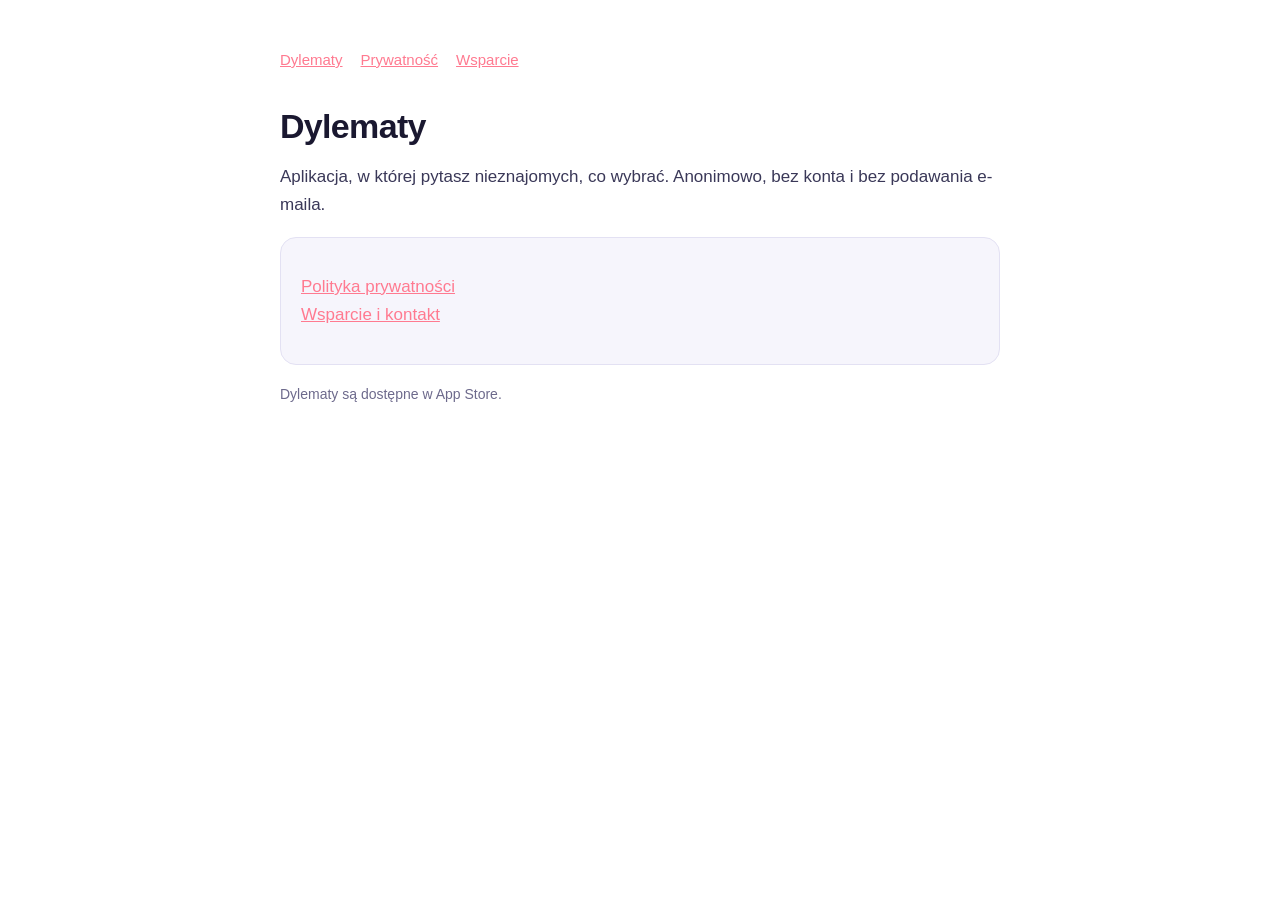
==== index.html @ 71cdb7aa "Add files via upload" ====
<!doctype html><html lang="pl"><head><meta charset="utf-8"><meta name="viewport" content="width=device-width,initial-scale=1"><title>Dylematy</title><style>
:root{color-scheme:dark light}
body{margin:0;font:17px/1.65 -apple-system,BlinkMacSystemFont,"Segoe UI",Inter,Roboto,sans-serif;background:#0b0a1a;color:#ecebf7}
main{max-width:720px;margin:0 auto;padding:48px 22px 80px}
h1{font-size:34px;line-height:1.15;letter-spacing:-.02em;margin:0 0 6px}
h2{font-size:21px;margin:36px 0 8px}
p,li{color:#c9c7e3}
a{color:#ff7a90}
.dim{color:#8f8cb0;font-size:14px}
nav{display:flex;gap:18px;margin-bottom:34px;font-size:15px}
ul{padding-left:22px}
li{margin:6px 0}
.card{background:#16142c;border:1px solid #2a2750;border-radius:16px;padding:18px 20px;margin:18px 0}
@media (prefers-color-scheme:light){body{background:#fff;color:#1a1830}p,li{color:#3a3858}.card{background:#f6f5fc;border-color:#e3e1f3}.dim{color:#6d6a8c}}
</style></head><body><main><nav><a href="index.html">Dylematy</a><a href="prywatnosc.html">Prywatność</a><a href="wsparcie.html">Wsparcie</a></nav><h1>Dylematy</h1>
<p>Aplikacja, w której pytasz nieznajomych, co wybrać. Anonimowo, bez konta i bez podawania e-maila.</p>
<div class="card"><p><a href="prywatnosc.html">Polityka prywatności</a><br><a href="wsparcie.html">Wsparcie i kontakt</a></p></div>
<p class="dim">Dylematy są dostępne w App Store.</p></main></body></html>
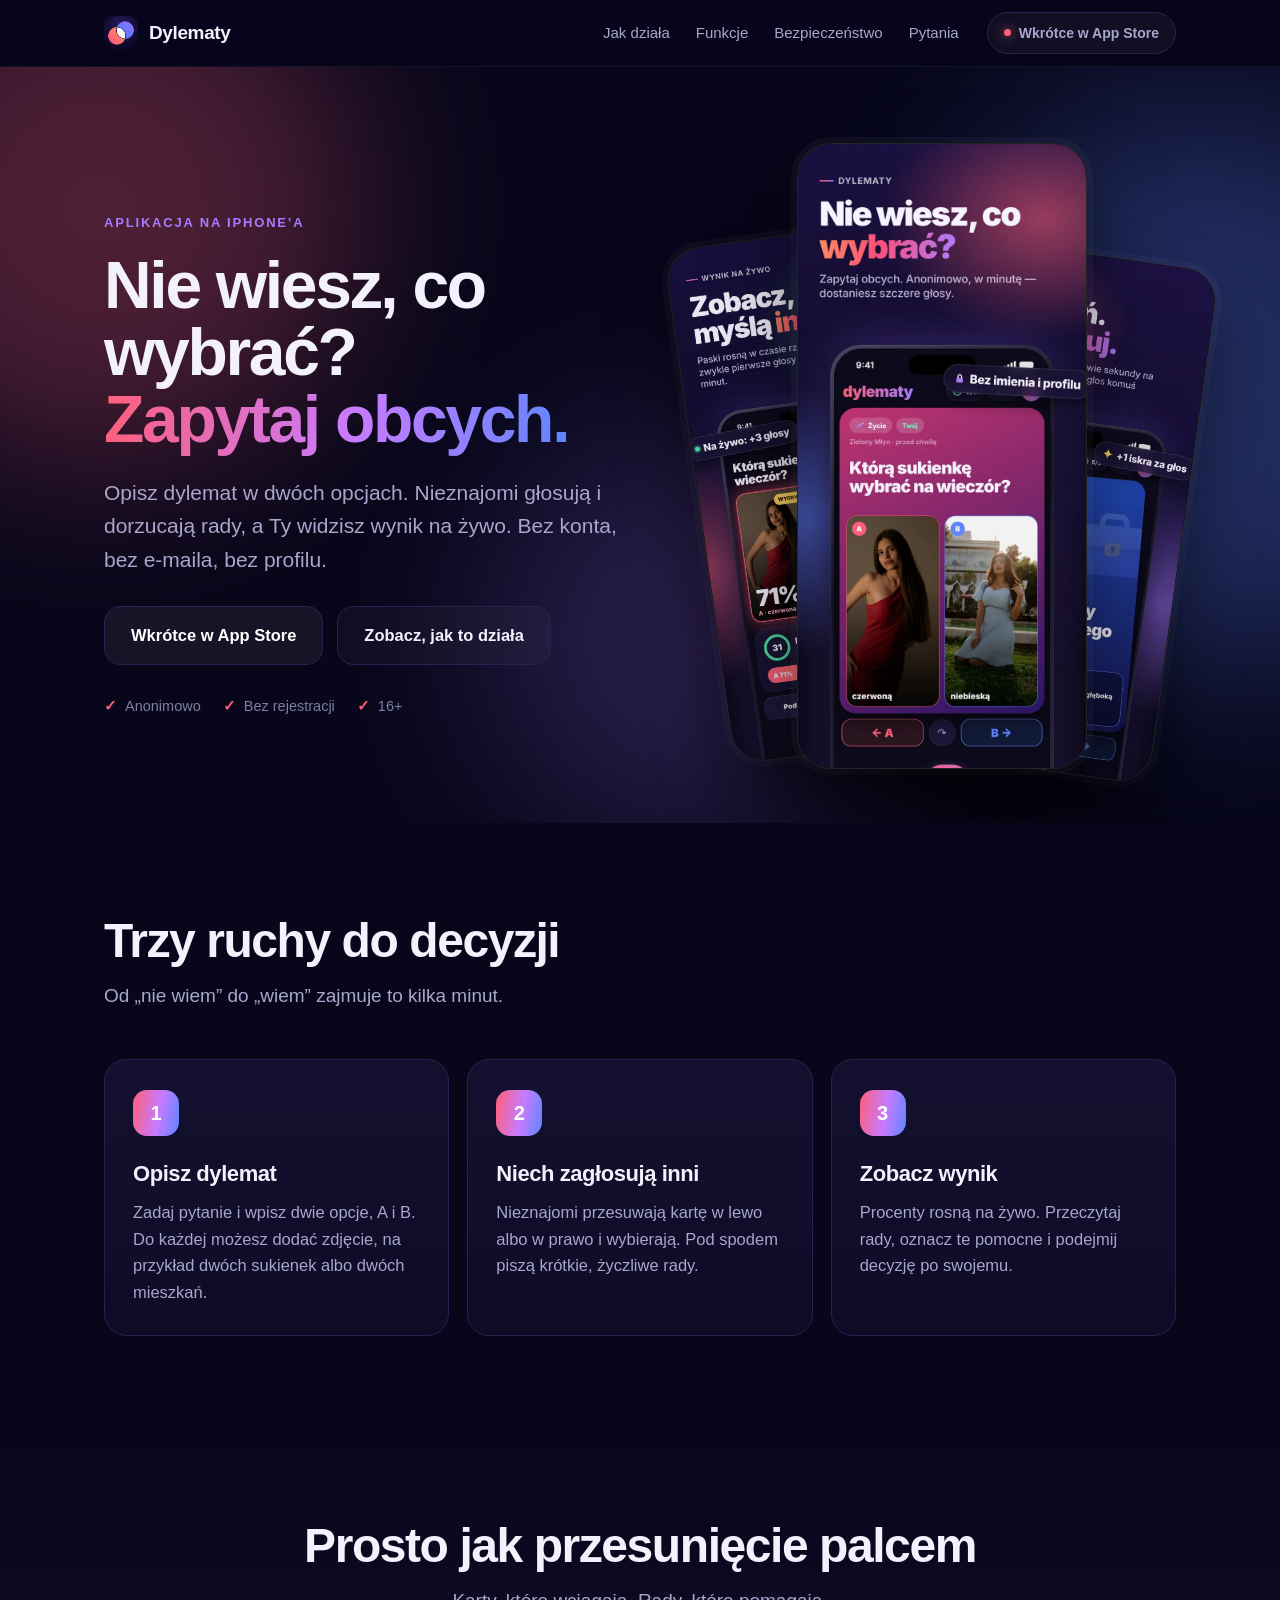
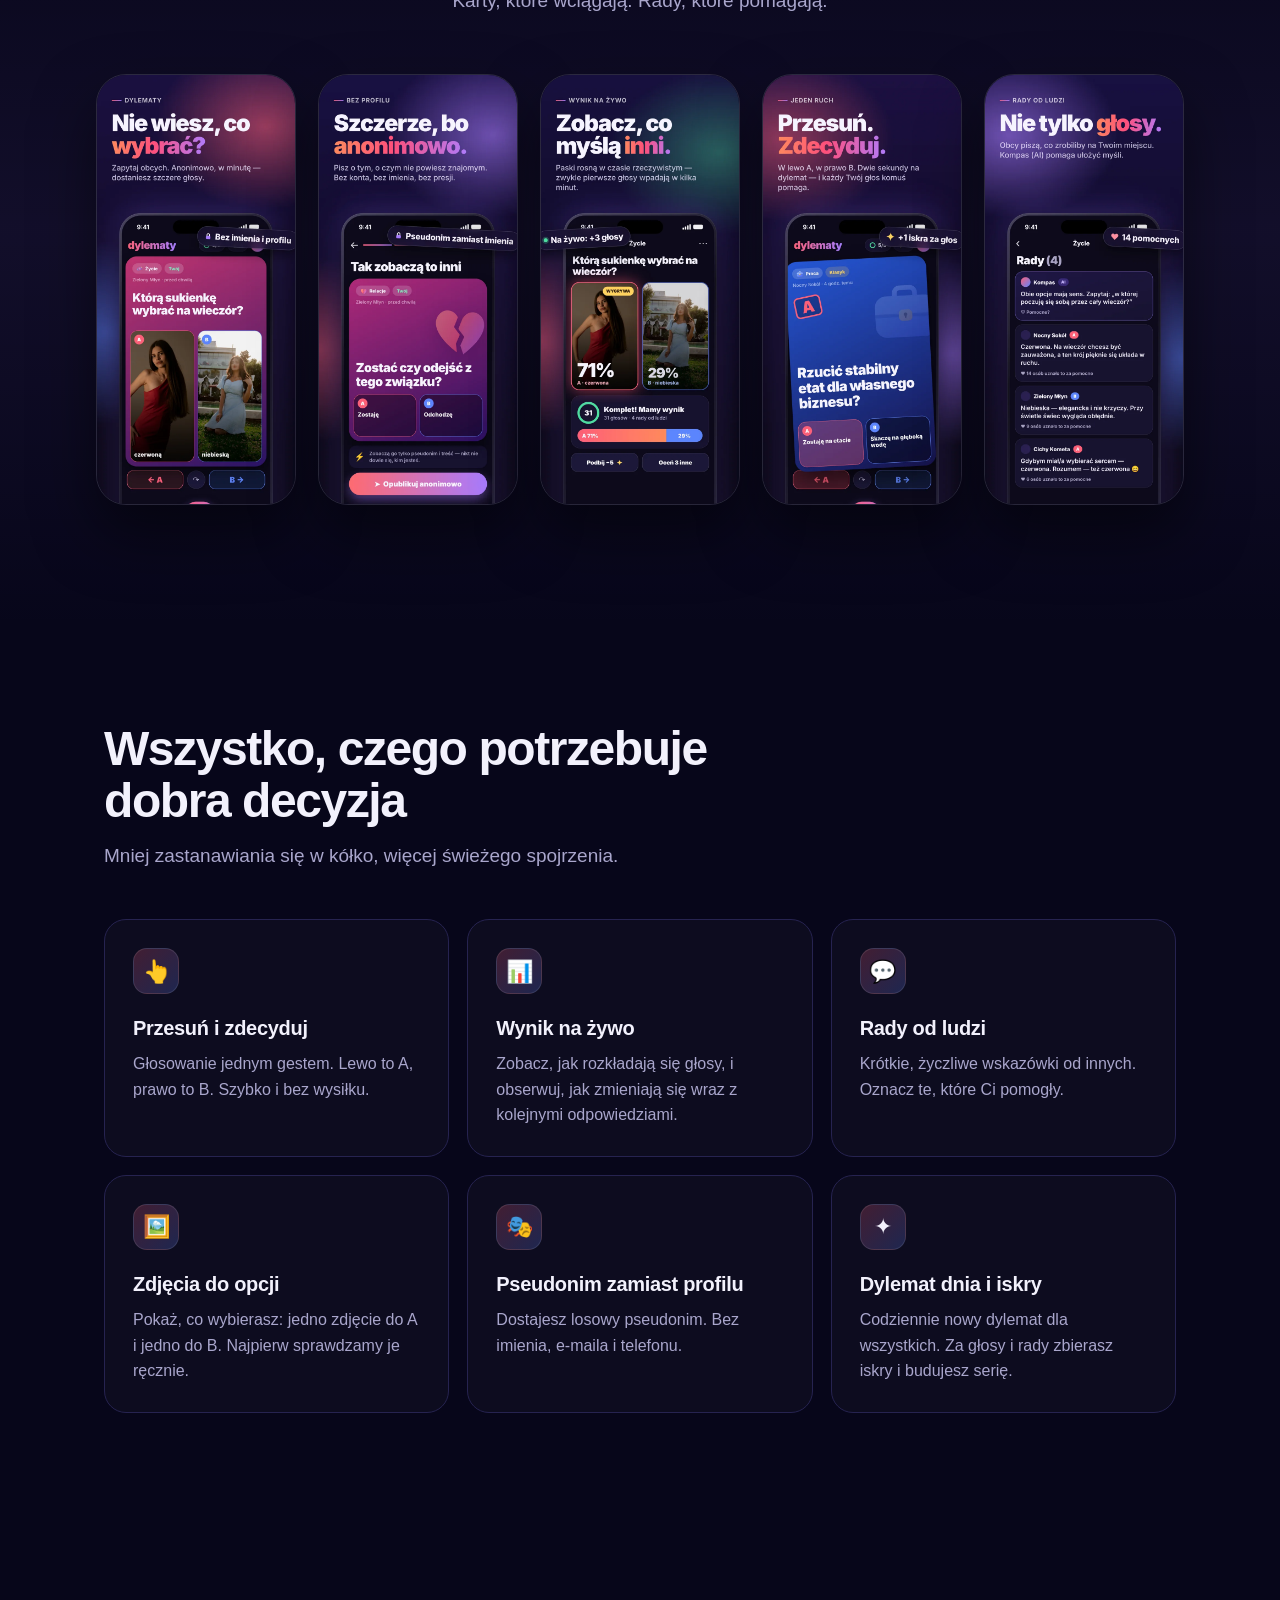
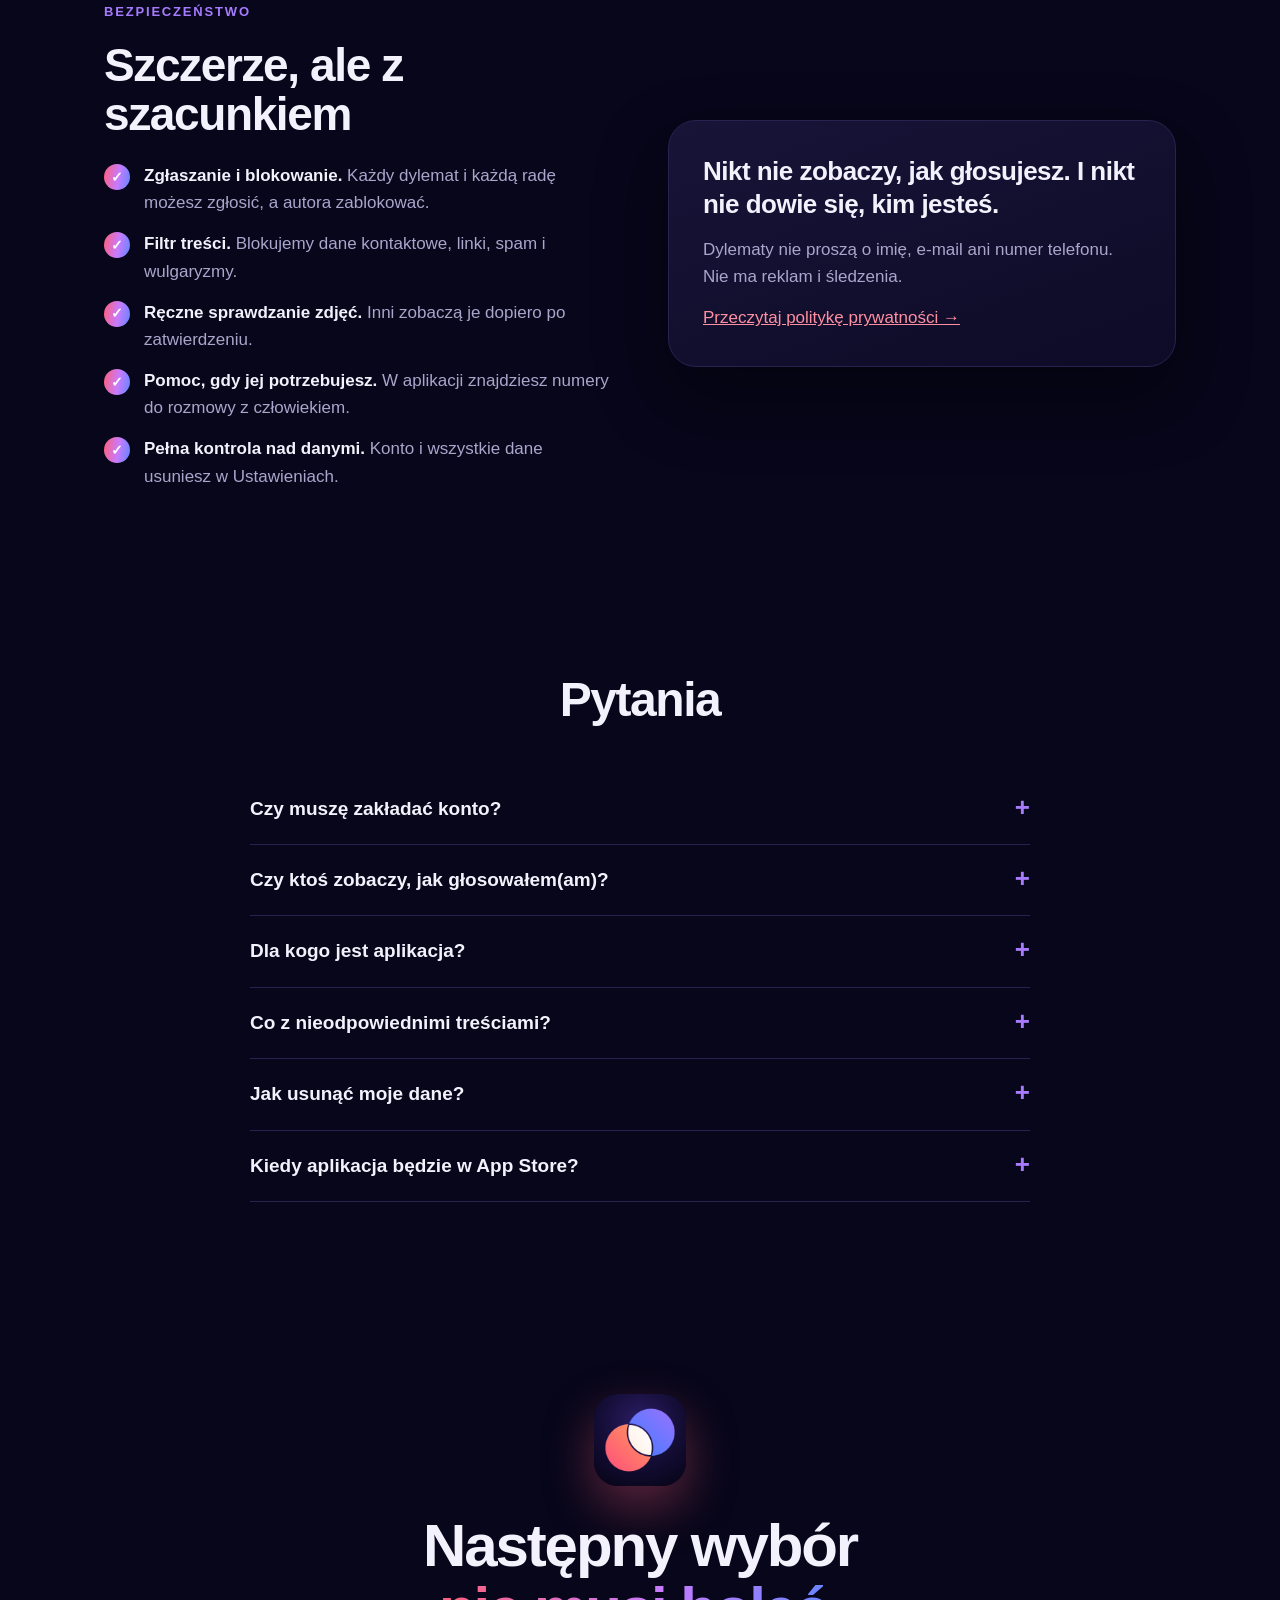
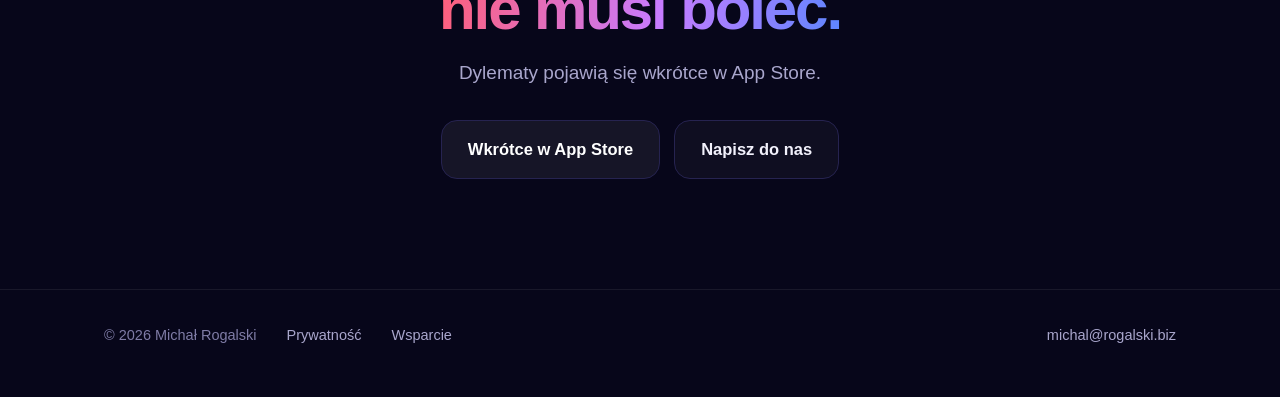
==== commit 06765c04: "Add files via upload" ====
--- a/index.html
+++ b/index.html
@@ -1,18 +1,93 @@
-<!doctype html><html lang="pl"><head><meta charset="utf-8"><meta name="viewport" content="width=device-width,initial-scale=1"><title>Dylematy</title><style>
-:root{color-scheme:dark light}
-body{margin:0;font:17px/1.65 -apple-system,BlinkMacSystemFont,"Segoe UI",Inter,Roboto,sans-serif;background:#0b0a1a;color:#ecebf7}
-main{max-width:720px;margin:0 auto;padding:48px 22px 80px}
-h1{font-size:34px;line-height:1.15;letter-spacing:-.02em;margin:0 0 6px}
-h2{font-size:21px;margin:36px 0 8px}
-p,li{color:#c9c7e3}
-a{color:#ff7a90}
-.dim{color:#8f8cb0;font-size:14px}
-nav{display:flex;gap:18px;margin-bottom:34px;font-size:15px}
-ul{padding-left:22px}
-li{margin:6px 0}
-.card{background:#16142c;border:1px solid #2a2750;border-radius:16px;padding:18px 20px;margin:18px 0}
-@media (prefers-color-scheme:light){body{background:#fff;color:#1a1830}p,li{color:#3a3858}.card{background:#f6f5fc;border-color:#e3e1f3}.dim{color:#6d6a8c}}
-</style></head><body><main><nav><a href="index.html">Dylematy</a><a href="prywatnosc.html">Prywatność</a><a href="wsparcie.html">Wsparcie</a></nav><h1>Dylematy</h1>
-<p>Aplikacja, w której pytasz nieznajomych, co wybrać. Anonimowo, bez konta i bez podawania e-maila.</p>
-<div class="card"><p><a href="prywatnosc.html">Polityka prywatności</a><br><a href="wsparcie.html">Wsparcie i kontakt</a></p></div>
-<p class="dim">Dylematy są dostępne w App Store.</p></main></body></html>+<!doctype html><html lang="pl"><head><meta charset="utf-8">
+<meta name="viewport" content="width=device-width,initial-scale=1,viewport-fit=cover">
+<title>Dylematy: zapytaj obcych, co wybrać</title><meta name="description" content="Wrzuć dylemat A albo B. Nieznajomi głosują i radzą. Anonimowo, bez konta i bez e-maila. Aplikacja na iPhone’a.">
+<meta name="theme-color" content="#07061a">
+<link rel="icon" type="image/png" href="assets/favicon.png"><link rel="apple-touch-icon" href="assets/apple-touch-icon.png">
+<meta property="og:type" content="website"><meta property="og:title" content="Dylematy: zapytaj obcych, co wybrać"><meta property="og:description" content="Wrzuć dylemat A albo B. Nieznajomi głosują i radzą. Anonimowo, bez konta i bez e-maila. Aplikacja na iPhone’a.">
+<meta property="og:image" content="https://michael-rogalski.github.io/dylematy/assets/og.png"><meta property="og:url" content="https://michael-rogalski.github.io/dylematy/"><meta property="og:locale" content="pl_PL">
+<meta name="twitter:card" content="summary_large_image">
+<link rel="stylesheet" href="assets/style.css"></head><body><header class="nav"><div class="wrap"><a class="brand" href="index.html"><img src="assets/icon-512.png" alt="" width="34" height="34">Dylematy</a>
+<ul><li><a href="#jak">Jak działa</a></li><li><a href="#funkcje">Funkcje</a></li><li><a href="#bezpieczenstwo">Bezpieczeństwo</a></li><li><a href="#faq">Pytania</a></li></ul>
+<span class="pill"><i></i>Wkrótce w App Store</span></div></header>
+<main>
+<section class="hero"><div class="glow a"></div><div class="glow b"></div><div class="glow c"></div>
+<div class="wrap">
+<div>
+<span class="eyebrow">Aplikacja na iPhone’a</span>
+<h1>Nie wiesz, co wybrać?<br><span class="g">Zapytaj obcych.</span></h1>
+<p class="lead">Opisz dylemat w dwóch opcjach. Nieznajomi głosują i dorzucają rady, a Ty widzisz wynik na żywo. Bez konta, bez e-maila, bez profilu.</p>
+<div class="cta"><span class="btn soon">Wkrótce w App Store</span><a class="btn ghost" href="#jak">Zobacz, jak to działa</a></div>
+<div class="facts"><span>Anonimowo</span><span>Bez rejestracji</span><span>16+</span></div>
+</div>
+<div class="phones" aria-hidden="true">
+<div class="ph l"><img src="assets/3-wynik-na-zywo.webp" alt="" width="720" height="1561"></div>
+<div class="ph r"><img src="assets/4-przesun-zdecyduj.webp" alt="" width="720" height="1561"></div>
+<div class="ph m"><img src="assets/1-zapytaj-obcych.webp" alt="" width="720" height="1561" fetchpriority="high"></div>
+</div>
+</div></section>
+
+<section id="jak"><div class="wrap">
+<div class="sh rv"><h2>Trzy ruchy do decyzji</h2><p>Od „nie wiem” do „wiem” zajmuje to kilka minut.</p></div>
+<div class="steps">
+<div class="step rv"><b>1</b><h3>Opisz dylemat</h3><p>Zadaj pytanie i wpisz dwie opcje, A i B. Do każdej możesz dodać zdjęcie, na przykład dwóch sukienek albo dwóch mieszkań.</p></div>
+<div class="step rv"><b>2</b><h3>Niech zagłosują inni</h3><p>Nieznajomi przesuwają kartę w lewo albo w prawo i wybierają. Pod spodem piszą krótkie, życzliwe rady.</p></div>
+<div class="step rv"><b>3</b><h3>Zobacz wynik</h3><p>Procenty rosną na żywo. Przeczytaj rady, oznacz te pomocne i podejmij decyzję po swojemu.</p></div>
+</div></div></section>
+
+<section class="gallery"><div class="wrap">
+<div class="sh center rv" style="text-align:center"><h2>Prosto jak przesunięcie palcem</h2><p>Karty, które wciągają. Rady, które pomagają.</p></div>
+<div class="rail rv">
+<figure><img src="assets/1-zapytaj-obcych.webp" alt="Dylemat na karcie z opcjami A i B" loading="lazy" width="720" height="1561"></figure>
+<figure><img src="assets/2-anonimowo.webp" alt="Anonimowe konto z pseudonimem" loading="lazy" width="720" height="1561"></figure>
+<figure><img src="assets/3-wynik-na-zywo.webp" alt="Wynik głosowania na żywo" loading="lazy" width="720" height="1561"></figure>
+<figure><img src="assets/4-przesun-zdecyduj.webp" alt="Przesuń kartę, aby zagłosować" loading="lazy" width="720" height="1561"></figure>
+<figure><img src="assets/5-rady.webp" alt="Rady od innych użytkowników" loading="lazy" width="720" height="1561"></figure>
+</div></div></section>
+
+<section id="funkcje"><div class="wrap">
+<div class="sh rv"><h2>Wszystko, czego potrzebuje dobra decyzja</h2><p>Mniej zastanawiania się w kółko, więcej świeżego spojrzenia.</p></div>
+<div class="grid">
+<div class="feat rv"><div class="ico">👆</div><h3>Przesuń i zdecyduj</h3><p>Głosowanie jednym gestem. Lewo to A, prawo to B. Szybko i bez wysiłku.</p></div>
+<div class="feat rv"><div class="ico">📊</div><h3>Wynik na żywo</h3><p>Zobacz, jak rozkładają się głosy, i obserwuj, jak zmieniają się wraz z kolejnymi odpowiedziami.</p></div>
+<div class="feat rv"><div class="ico">💬</div><h3>Rady od ludzi</h3><p>Krótkie, życzliwe wskazówki od innych. Oznacz te, które Ci pomogły.</p></div>
+<div class="feat rv"><div class="ico">🖼️</div><h3>Zdjęcia do opcji</h3><p>Pokaż, co wybierasz: jedno zdjęcie do A i jedno do B. Najpierw sprawdzamy je ręcznie.</p></div>
+<div class="feat rv"><div class="ico">🎭</div><h3>Pseudonim zamiast profilu</h3><p>Dostajesz losowy pseudonim. Bez imienia, e-maila i telefonu.</p></div>
+<div class="feat rv"><div class="ico">✦</div><h3>Dylemat dnia i iskry</h3><p>Codziennie nowy dylemat dla wszystkich. Za głosy i rady zbierasz iskry i budujesz serię.</p></div>
+</div></div></section>
+
+<section id="bezpieczenstwo"><div class="wrap safe">
+<div class="rv">
+<span class="eyebrow">Bezpieczeństwo</span>
+<h2 style="font-size:clamp(30px,4.4vw,46px);line-height:1.08;letter-spacing:-.03em;margin:0 0 22px;font-weight:820">Szczerze, ale z szacunkiem</h2>
+<ul>
+<li><span><b>Zgłaszanie i blokowanie.</b> Każdy dylemat i każdą radę możesz zgłosić, a autora zablokować.</span></li>
+<li><span><b>Filtr treści.</b> Blokujemy dane kontaktowe, linki, spam i wulgaryzmy.</span></li>
+<li><span><b>Ręczne sprawdzanie zdjęć.</b> Inni zobaczą je dopiero po zatwierdzeniu.</span></li>
+<li><span><b>Pomoc, gdy jej potrzebujesz.</b> W aplikacji znajdziesz numery do rozmowy z człowiekiem.</span></li>
+<li><span><b>Pełna kontrola nad danymi.</b> Konto i wszystkie dane usuniesz w Ustawieniach.</span></li>
+</ul></div>
+<div class="panel rv"><p class="big">Nikt nie zobaczy, jak głosujesz. I nikt nie dowie się, kim jesteś.</p>
+<p>Dylematy nie proszą o imię, e-mail ani numer telefonu. Nie ma reklam i śledzenia.</p>
+<p style="margin:0"><a href="prywatnosc.html" style="color:#ff8fa1">Przeczytaj politykę prywatności →</a></p></div>
+</div></section>
+
+<section id="faq"><div class="wrap">
+<div class="sh center rv" style="text-align:center"><h2>Pytania</h2></div>
+<div class="faq rv">
+<details><summary>Czy muszę zakładać konto?</summary><p>Nie. Przy pierwszym uruchomieniu dostajesz anonimowe konto i losowy pseudonim, który możesz zmienić w Ustawieniach.</p></details>
+<details><summary>Czy ktoś zobaczy, jak głosowałem(am)?</summary><p>Nie. Inni widzą wyłącznie łączny wynik. Autor dylematu zobaczy procenty, nie to, kto jak zagłosował.</p></details>
+<details><summary>Dla kogo jest aplikacja?</summary><p>Dla osób od 16 roku życia. To miejsce do szukania świeżego spojrzenia na codzienne wybory, a nie zastępstwo dla terapeuty, lekarza czy prawnika.</p></details>
+<details><summary>Co z nieodpowiednimi treściami?</summary><p>Można je zgłosić jednym dotknięciem, a autora zablokować. Zgłoszenia sprawdzamy ręcznie, zwykle w ciągu 24 godzin. Treści, które naruszają zasady, usuwamy.</p></details>
+<details><summary>Jak usunąć moje dane?</summary><p>W aplikacji: Ustawienia, a potem „Usuń moje dane”. Kasujemy konto, dylematy, rady, głosy i zdjęcia.</p></details>
+<details><summary>Kiedy aplikacja będzie w App Store?</summary><p>Wkrótce. Gdy będzie dostępna, umieścimy tu bezpośredni link.</p></details>
+</div></div></section>
+
+<section class="final"><div class="wrap rv">
+<img class="ic" src="assets/icon-512.png" alt="Ikona aplikacji Dylematy" width="92" height="92">
+<h2>Następny wybór<br><span class="g">nie musi boleć.</span></h2>
+<p>Dylematy pojawią się wkrótce w App Store.</p>
+<div class="cta"><span class="btn soon">Wkrótce w App Store</span><a class="btn ghost" href="mailto:michal@rogalski.biz">Napisz do nas</a></div>
+</div></section>
+</main><footer><div class="wrap"><span>© 2026 Michał Rogalski</span><a href="prywatnosc.html">Prywatność</a><a href="wsparcie.html">Wsparcie</a><a class="sp" href="mailto:michal@rogalski.biz">michal@rogalski.biz</a></div></footer><script>(function(){var e=document.querySelectorAll('.rv');if(!('IntersectionObserver'in window)){e.forEach(function(x){x.classList.add('in')});return}
+var o=new IntersectionObserver(function(t){t.forEach(function(i){if(i.isIntersecting){i.target.classList.add('in');o.unobserve(i.target)}})},{threshold:.12});
+e.forEach(function(x){o.observe(x)})})();</script></body></html>
--- a/assets/style.css
+++ b/assets/style.css
@@ -0,0 +1,153 @@
+:root{
+  --bg:#07061a; --bg2:#0d0b26; --card:#13112f; --line:#262350;
+  --text:#f2f1fc; --dim:#a9a6cc; --mute:#7f7ca6;
+  --coral:#ff5f78; --violet:#a77bff; --blue:#5d86ff;
+  --grad:linear-gradient(100deg,#ff5f78 0%,#c77bff 55%,#5d86ff 100%);
+  --r:22px;
+}
+*{box-sizing:border-box}
+html{scroll-behavior:smooth;-webkit-text-size-adjust:100%}
+body{margin:0;background:var(--bg);color:var(--text);
+  font:17px/1.6 -apple-system,BlinkMacSystemFont,"SF Pro Text","Segoe UI",Inter,Roboto,Helvetica,Arial,sans-serif;
+  -webkit-font-smoothing:antialiased;overflow-x:hidden}
+img{max-width:100%;height:auto;display:block}
+a{color:inherit}
+.wrap{max-width:1120px;margin:0 auto;padding:0 24px}
+
+/* nav */
+.nav{position:sticky;top:0;z-index:50;backdrop-filter:saturate(1.4) blur(16px);
+  -webkit-backdrop-filter:saturate(1.4) blur(16px);background:rgba(7,6,26,.72);
+  border-bottom:1px solid rgba(255,255,255,.06)}
+.nav .wrap{display:flex;align-items:center;gap:28px;height:66px}
+.brand{display:flex;align-items:center;gap:11px;text-decoration:none;font-weight:800;font-size:19px;letter-spacing:-.02em}
+.brand img{width:34px;height:34px;border-radius:9px}
+.nav ul{display:flex;gap:26px;list-style:none;margin:0 0 0 auto;padding:0}
+.nav ul a{text-decoration:none;color:var(--dim);font-size:15px;font-weight:500;transition:color .2s}
+.nav ul a:hover{color:#fff}
+.pill{display:inline-flex;align-items:center;gap:8px;padding:9px 16px;border-radius:999px;
+  border:1px solid var(--line);background:rgba(255,255,255,.04);color:var(--dim);font-size:14px;font-weight:600;white-space:nowrap}
+.pill i{width:7px;height:7px;border-radius:50%;background:var(--coral);box-shadow:0 0 12px var(--coral)}
+
+/* hero */
+.hero{position:relative;padding:76px 0 40px;overflow:hidden}
+.glow{position:absolute;border-radius:50%;filter:blur(90px);opacity:.55;pointer-events:none}
+.glow.a{width:520px;height:520px;background:#ff5f78;left:-160px;top:-120px;opacity:.28}
+.glow.b{width:560px;height:560px;background:#5d86ff;right:-200px;top:40px;opacity:.30}
+.glow.c{width:420px;height:420px;background:#a77bff;left:38%;top:360px;opacity:.20}
+.hero .wrap{position:relative;display:grid;grid-template-columns:1.1fr .9fr;gap:30px;align-items:center}
+.eyebrow{display:inline-block;font-size:13px;font-weight:700;letter-spacing:.14em;text-transform:uppercase;
+  color:var(--violet);margin-bottom:18px}
+h1{font-size:clamp(38px,5.3vw,66px);line-height:1.02;letter-spacing:-.035em;margin:0 0 22px;font-weight:850}
+.g{background:var(--grad);-webkit-background-clip:text;background-clip:text;color:transparent}
+.lead{font-size:clamp(18px,2.1vw,21px);color:var(--dim);max-width:520px;margin:0 0 30px}
+.cta{display:flex;flex-wrap:wrap;gap:14px;align-items:center}
+.btn{display:inline-flex;align-items:center;gap:10px;padding:15px 26px;border-radius:16px;font-weight:700;font-size:16.5px;
+  text-decoration:none;transition:transform .2s,box-shadow .2s}
+.btn.main{background:var(--grad);color:#fff;box-shadow:0 12px 34px rgba(199,123,255,.35)}
+.btn.main:hover{transform:translateY(-2px);box-shadow:0 16px 40px rgba(199,123,255,.5)}
+.btn.ghost{border:1px solid var(--line);color:var(--text);background:rgba(255,255,255,.03)}
+.btn.ghost:hover{background:rgba(255,255,255,.07)}
+.btn.soon{background:rgba(255,255,255,.06);border:1px solid var(--line);color:#fff;cursor:default}
+.btn.soon:hover{transform:none}
+.facts{display:flex;flex-wrap:wrap;gap:8px 22px;margin-top:30px;color:var(--mute);font-size:14.5px;font-weight:500}
+.facts span::before{content:"✓";color:var(--coral);margin-right:8px;font-weight:800}
+
+/* phones */
+.phones{position:relative;height:640px}
+.ph{position:absolute;border-radius:34px;overflow:hidden;border:1px solid rgba(255,255,255,.14);
+  box-shadow:0 40px 80px rgba(0,0,0,.55),0 0 0 6px rgba(255,255,255,.035);background:#000}
+.ph img{width:100%;height:auto}
+.ph.m{width:290px;left:50%;top:0;transform:translateX(-50%);z-index:3;animation:fl 7s ease-in-out infinite}
+.ph.l{width:240px;left:-2%;top:90px;transform:rotate(-8deg);z-index:2;opacity:.95;animation:fl 8s ease-in-out -2s infinite}
+.ph.r{width:240px;right:-2%;top:110px;transform:rotate(8deg);z-index:2;opacity:.95;animation:fl 9s ease-in-out -4s infinite}
+@keyframes fl{0%,100%{translate:0 0}50%{translate:0 -12px}}
+
+/* sections */
+section{padding:92px 0;position:relative}
+.sh{max-width:680px;margin:0 0 48px}
+.sh h2{font-size:clamp(30px,4.4vw,48px);line-height:1.08;letter-spacing:-.03em;margin:0 0 14px;font-weight:820}
+.sh p{color:var(--dim);font-size:19px;margin:0}
+.center{text-align:center;margin-left:auto;margin-right:auto}
+
+.steps{display:grid;grid-template-columns:repeat(3,1fr);gap:18px}
+.step{background:linear-gradient(180deg,var(--card),var(--bg2));border:1px solid var(--line);border-radius:var(--r);padding:30px 28px}
+.step b{display:grid;place-items:center;width:46px;height:46px;border-radius:14px;background:var(--grad);
+  font-size:20px;font-weight:850;margin-bottom:20px;color:#fff}
+.step h3{margin:0 0 8px;font-size:22px;letter-spacing:-.02em}
+.step p{margin:0;color:var(--dim);font-size:16.5px}
+
+/* gallery */
+.gallery{background:linear-gradient(180deg,transparent,rgba(167,123,255,.07),transparent)}
+.rail{display:flex;gap:22px;overflow-x:auto;scroll-snap-type:x mandatory;padding:10px 24px 34px;
+  margin:0 -24px;scrollbar-width:none}
+.rail::-webkit-scrollbar{display:none}
+.rail figure{flex:0 0 auto;width:268px;margin:0;scroll-snap-align:center}
+.rail img{border-radius:30px;border:1px solid rgba(255,255,255,.12);box-shadow:0 28px 60px rgba(0,0,0,.5)}
+@media(min-width:1000px){.rail{justify-content:center;overflow:visible;flex-wrap:nowrap}.rail figure{width:200px}}
+
+.grid{display:grid;grid-template-columns:repeat(3,1fr);gap:18px}
+.feat{border:1px solid var(--line);border-radius:var(--r);padding:28px;background:rgba(255,255,255,.025);
+  transition:transform .25s,border-color .25s,background .25s}
+.feat:hover{transform:translateY(-4px);border-color:#4a3f9a;background:rgba(255,255,255,.045)}
+.ico{width:46px;height:46px;border-radius:14px;display:grid;place-items:center;margin-bottom:18px;
+  background:linear-gradient(135deg,rgba(255,95,120,.22),rgba(93,134,255,.22));border:1px solid rgba(255,255,255,.1);font-size:22px}
+.feat h3{margin:0 0 7px;font-size:20px;letter-spacing:-.015em}
+.feat p{margin:0;color:var(--dim);font-size:16px}
+
+.safe{display:grid;grid-template-columns:1fr 1fr;gap:56px;align-items:center}
+.safe ul{list-style:none;padding:0;margin:0;display:grid;gap:14px}
+.safe li{display:flex;gap:14px;align-items:flex-start;color:var(--dim);font-size:17px}
+.safe li::before{content:"✓";flex:0 0 26px;height:26px;border-radius:50%;display:grid;place-items:center;
+  background:var(--grad);color:#fff;font-weight:800;font-size:14px;margin-top:2px}
+.safe li b{color:var(--text)}
+.panel{border:1px solid var(--line);border-radius:28px;padding:34px;background:linear-gradient(160deg,#171438,#0d0b26);
+  box-shadow:0 30px 70px rgba(0,0,0,.4)}
+.panel p{margin:0 0 14px;color:var(--dim)}
+.panel .big{font-size:26px;line-height:1.25;font-weight:800;letter-spacing:-.02em;color:var(--text);margin-bottom:16px}
+
+details{border-bottom:1px solid var(--line);padding:20px 0}
+details summary{cursor:pointer;font-weight:700;font-size:19px;list-style:none;display:flex;justify-content:space-between;gap:20px}
+details summary::-webkit-details-marker{display:none}
+details summary::after{content:"+";color:var(--violet);font-size:26px;line-height:1;transition:transform .2s}
+details[open] summary::after{transform:rotate(45deg)}
+details p{margin:12px 0 0;color:var(--dim);max-width:720px}
+.faq{max-width:780px;margin:0 auto}
+
+.final{text-align:center;padding:100px 0 110px;overflow:hidden}
+.final h2{font-size:clamp(34px,5.2vw,60px);letter-spacing:-.035em;line-height:1.05;margin:0 0 18px;font-weight:850}
+.final p{color:var(--dim);font-size:19px;margin:0 auto 32px;max-width:520px}
+.final .cta{justify-content:center}
+.final img.ic{width:92px;height:92px;border-radius:24px;margin:0 auto 28px;box-shadow:0 20px 50px rgba(255,95,120,.35)}
+
+footer{border-top:1px solid rgba(255,255,255,.07);padding:34px 0 50px;color:var(--mute);font-size:14.5px}
+footer .wrap{display:flex;flex-wrap:wrap;gap:14px 30px;align-items:center}
+footer a{color:var(--dim);text-decoration:none}
+footer a:hover{color:#fff}
+footer .sp{margin-left:auto}
+
+/* subpages */
+.doc{max-width:760px;margin:0 auto;padding:64px 24px 90px}
+.doc h1{font-size:clamp(34px,5vw,48px);letter-spacing:-.03em;margin:0 0 8px}
+.doc h2{font-size:22px;margin:40px 0 8px;letter-spacing:-.015em}
+.doc p,.doc li{color:var(--dim)}
+.doc a{color:#ff8fa1}
+.doc ul{padding-left:22px}.doc li{margin:7px 0}
+.doc .dim{color:var(--mute);font-size:14.5px}
+.doc .box{background:var(--card);border:1px solid var(--line);border-radius:18px;padding:20px 22px;margin:22px 0}
+
+/* reveal */
+.rv{opacity:0;transform:translateY(22px);transition:opacity .8s cubic-bezier(.2,.7,.2,1),transform .8s cubic-bezier(.2,.7,.2,1)}
+.rv.in{opacity:1;transform:none}
+
+@media(max-width:900px){
+  .nav ul{display:none}.nav .pill{margin-left:auto}
+  .hero{padding-top:44px}
+  .hero .wrap{grid-template-columns:1fr;gap:10px}
+  .phones{height:540px;margin-top:20px}
+  .ph.m{width:250px}.ph.l,.ph.r{width:200px;top:80px}
+  .steps,.grid{grid-template-columns:1fr}
+  .safe{grid-template-columns:1fr;gap:34px}
+  section{padding:68px 0}
+}
+@media(max-width:420px){.ph.l{left:-14%}.ph.r{right:-14%}}
+@media(prefers-reduced-motion:reduce){*{animation:none!important;transition:none!important}.rv{opacity:1;transform:none}html{scroll-behavior:auto}}
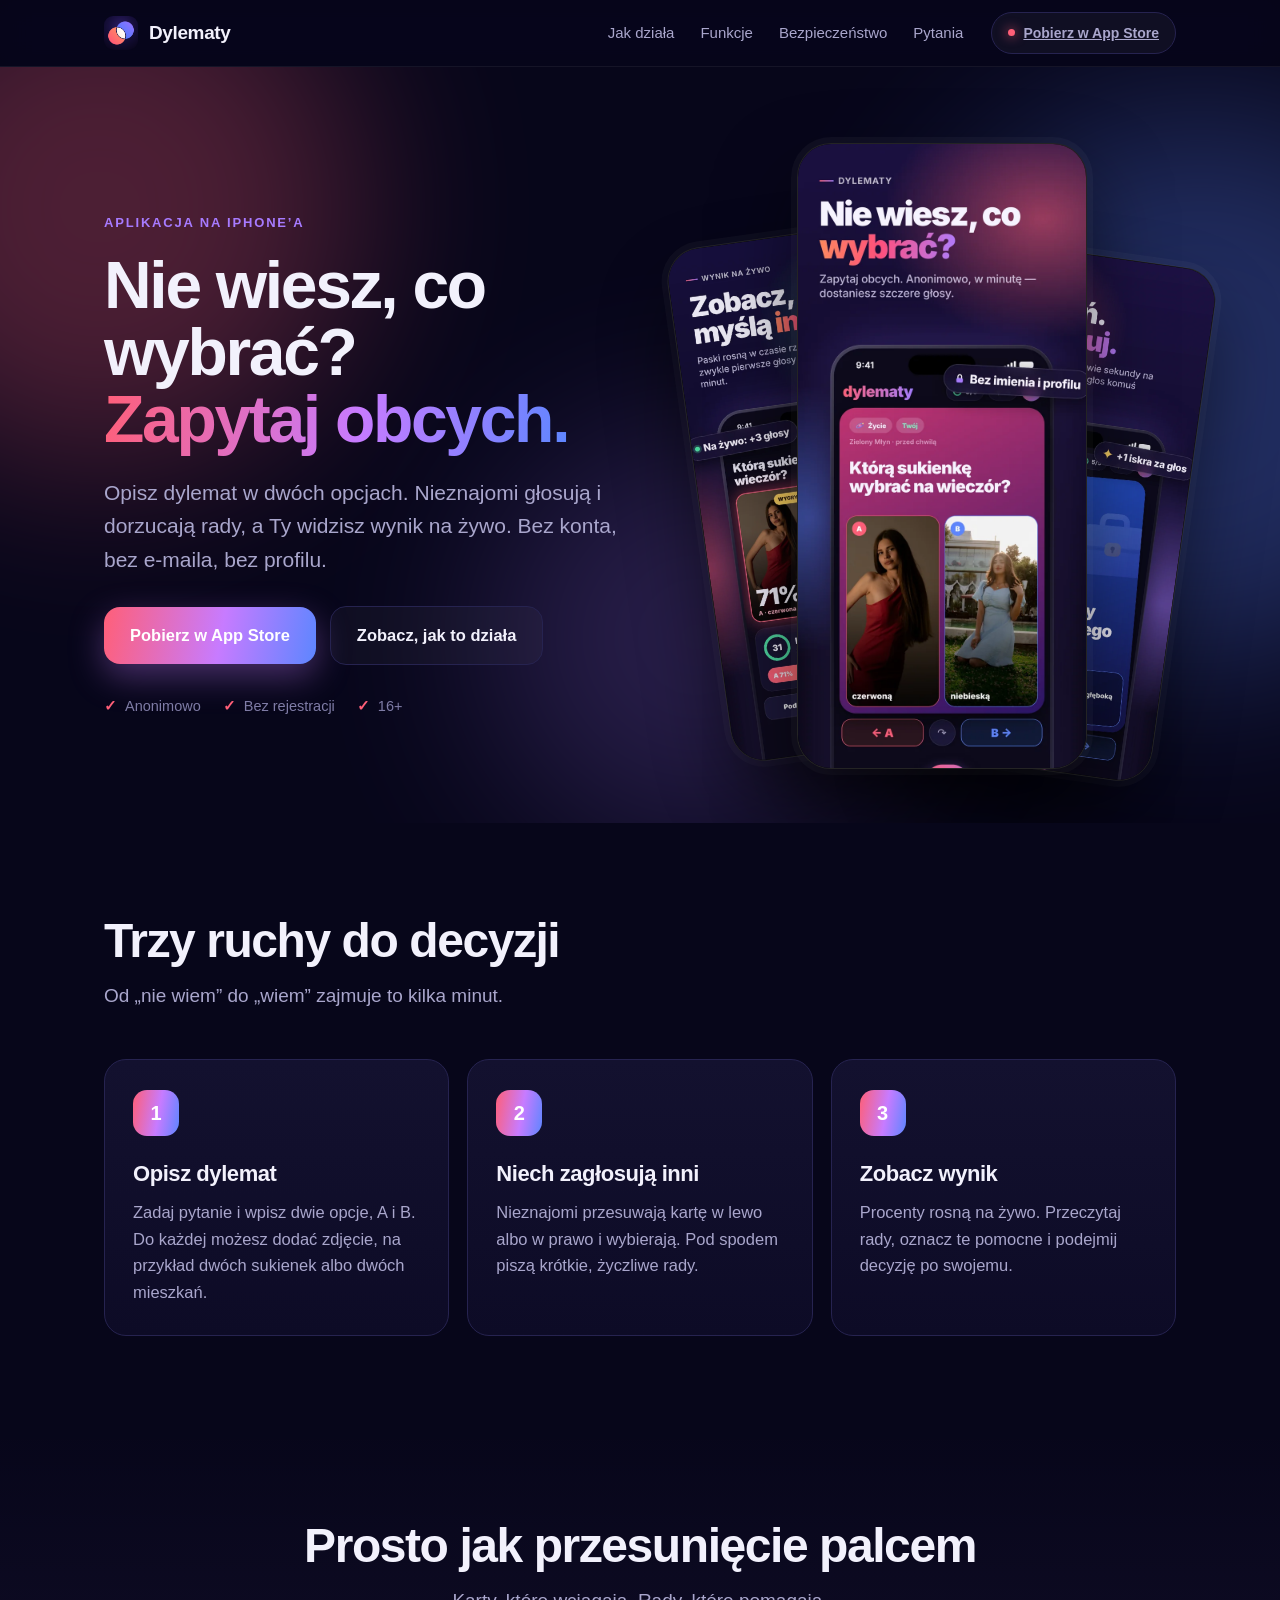
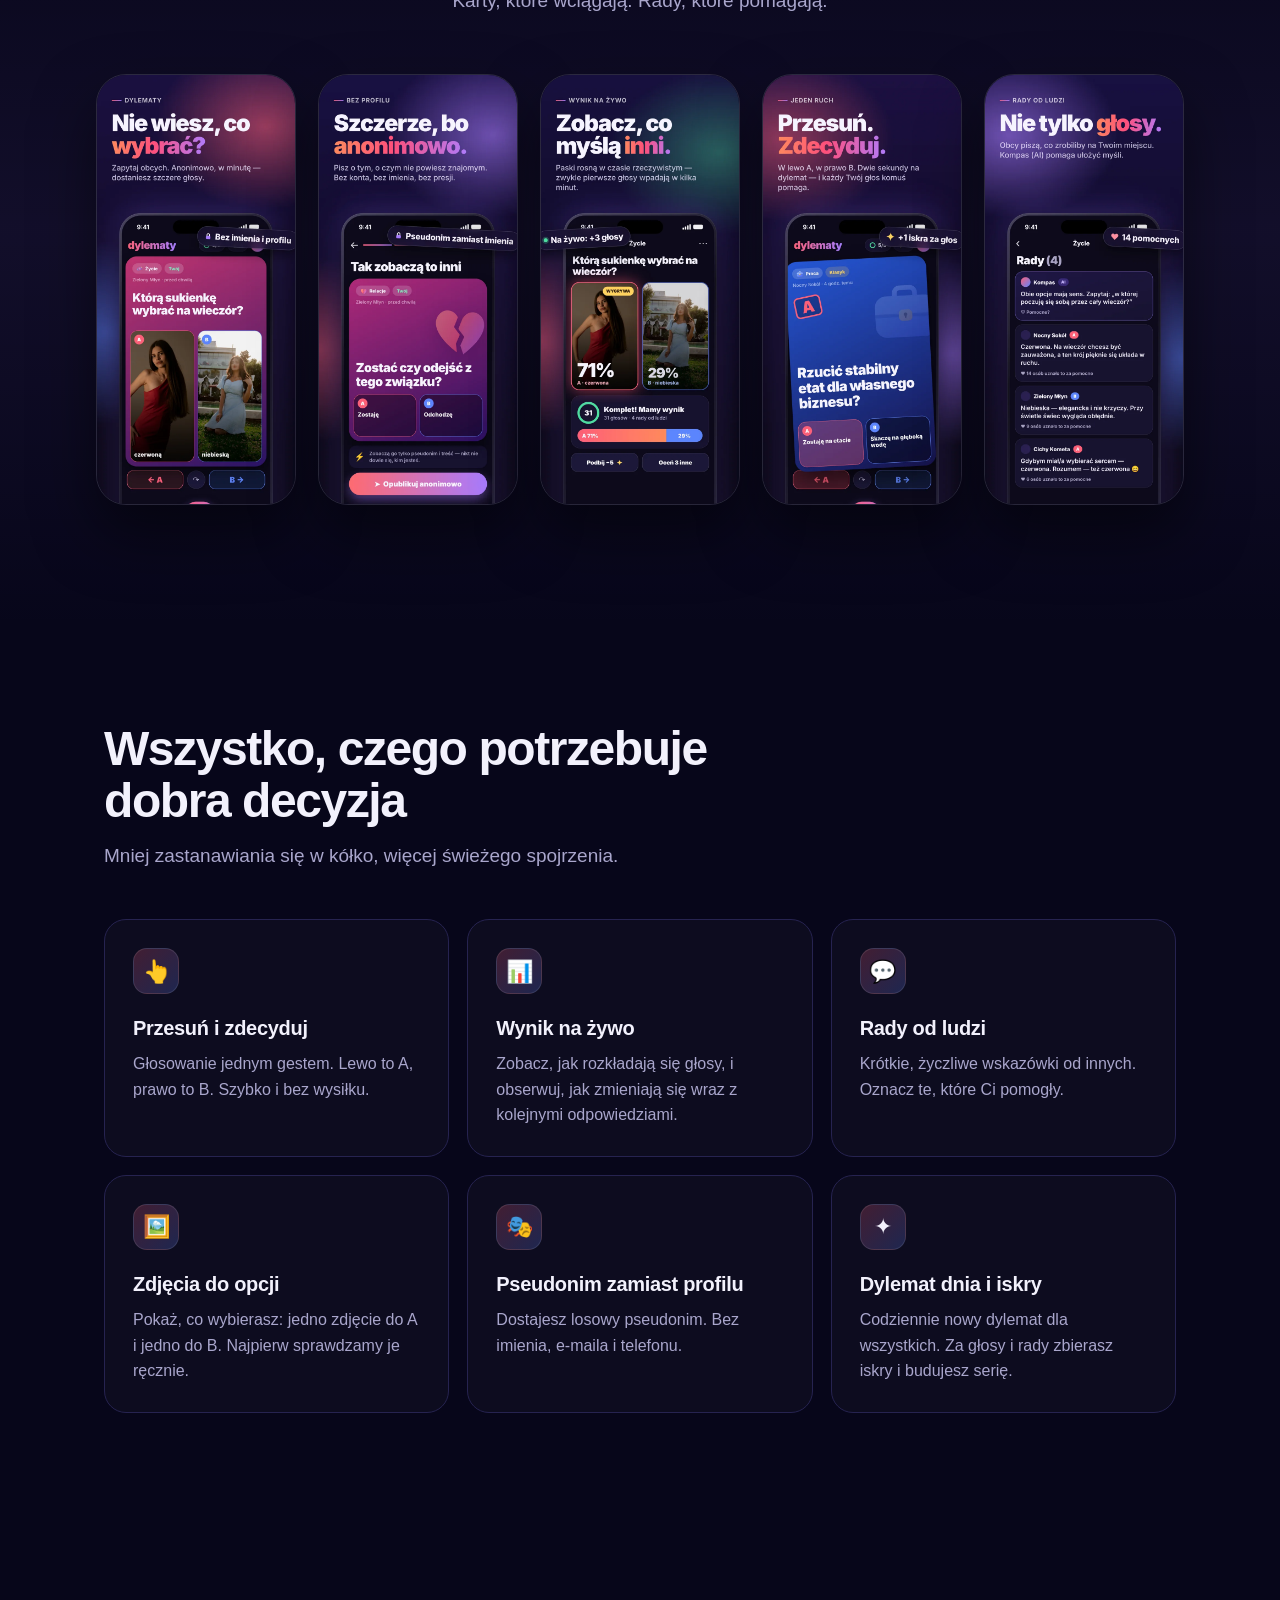
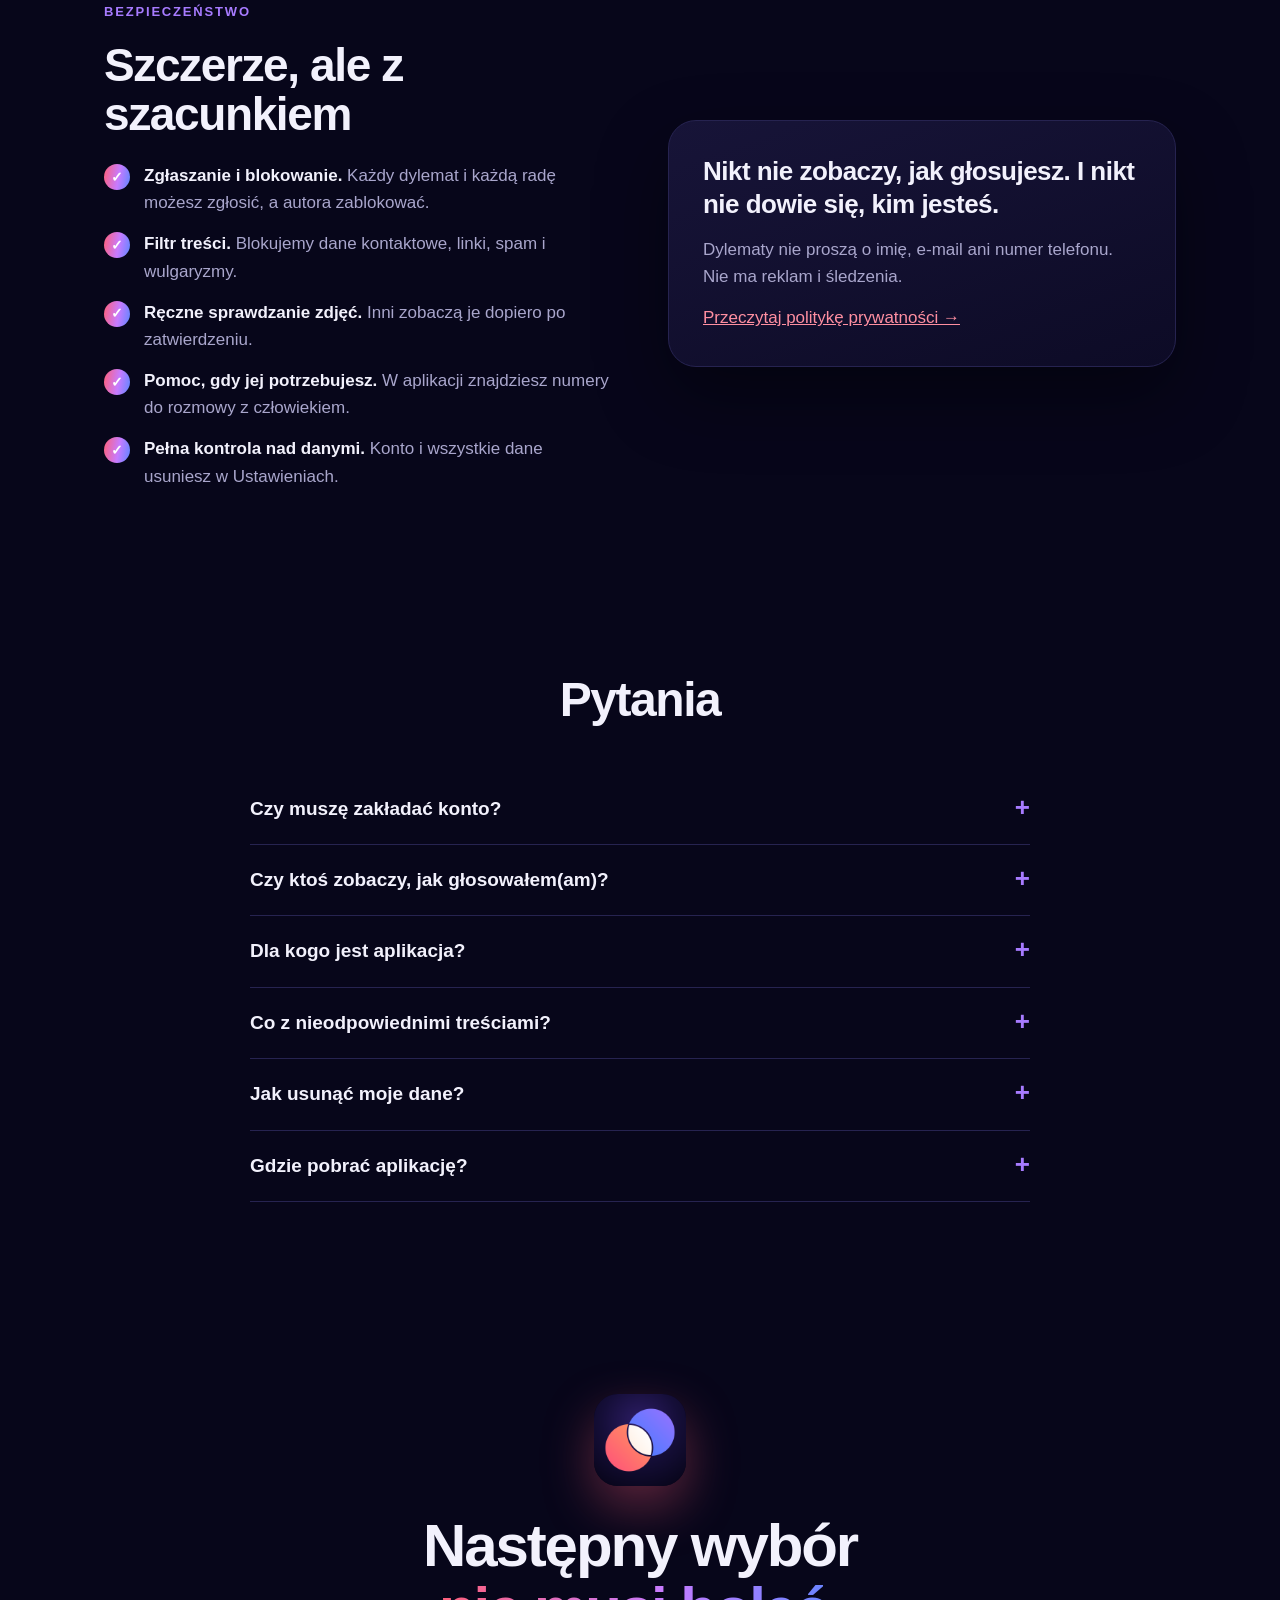
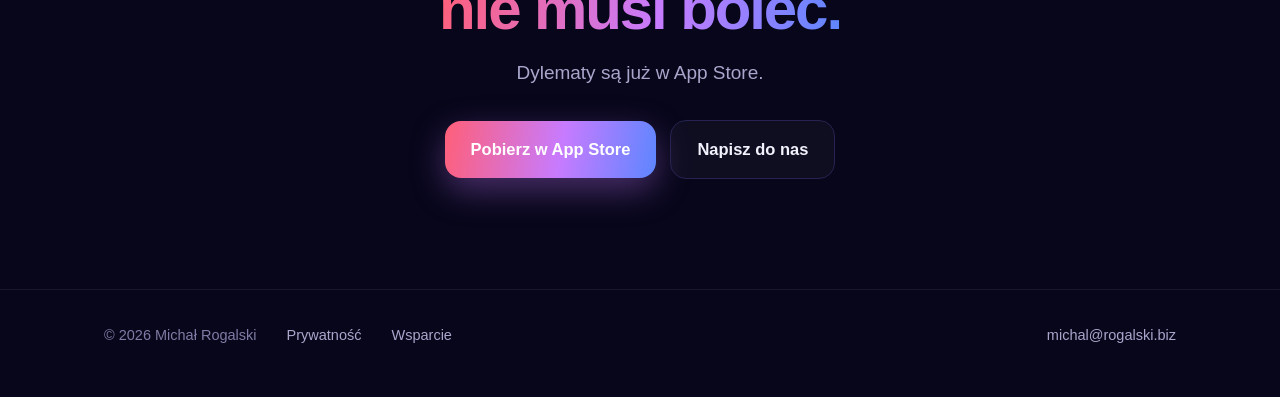
==== commit 76c9b69c: "Add files via upload" ====
--- a/index.html
+++ b/index.html
@@ -6,9 +6,9 @@
 <meta property="og:type" content="website"><meta property="og:title" content="Dylematy: zapytaj obcych, co wybrać"><meta property="og:description" content="Wrzuć dylemat A albo B. Nieznajomi głosują i radzą. Anonimowo, bez konta i bez e-maila. Aplikacja na iPhone’a.">
 <meta property="og:image" content="https://michael-rogalski.github.io/dylematy/assets/og.png"><meta property="og:url" content="https://michael-rogalski.github.io/dylematy/"><meta property="og:locale" content="pl_PL">
 <meta name="twitter:card" content="summary_large_image">
-<link rel="stylesheet" href="assets/style.css"></head><body><header class="nav"><div class="wrap"><a class="brand" href="index.html"><img src="assets/icon-512.png" alt="" width="34" height="34">Dylematy</a>
+<link rel="stylesheet" href="assets/style.css"><script>document.documentElement.classList.add('js')</script></head><body><header class="nav"><div class="wrap"><a class="brand" href="index.html"><img src="assets/icon-512.png" alt="" width="34" height="34">Dylematy</a>
 <ul><li><a href="#jak">Jak działa</a></li><li><a href="#funkcje">Funkcje</a></li><li><a href="#bezpieczenstwo">Bezpieczeństwo</a></li><li><a href="#faq">Pytania</a></li></ul>
-<span class="pill"><i></i>Wkrótce w App Store</span></div></header>
+<a class="pill" href="https://apps.apple.com/pl/app/dylematy-decyzje-i-rady/id6838701318?l=pl"><i></i>Pobierz w App Store</a></div></header>
 <main>
 <section class="hero"><div class="glow a"></div><div class="glow b"></div><div class="glow c"></div>
 <div class="wrap">
@@ -16,7 +16,7 @@
 <span class="eyebrow">Aplikacja na iPhone’a</span>
 <h1>Nie wiesz, co wybrać?<br><span class="g">Zapytaj obcych.</span></h1>
 <p class="lead">Opisz dylemat w dwóch opcjach. Nieznajomi głosują i dorzucają rady, a Ty widzisz wynik na żywo. Bez konta, bez e-maila, bez profilu.</p>
-<div class="cta"><span class="btn soon">Wkrótce w App Store</span><a class="btn ghost" href="#jak">Zobacz, jak to działa</a></div>
+<div class="cta"><a class="btn main" href="https://apps.apple.com/pl/app/dylematy-decyzje-i-rady/id6838701318?l=pl">Pobierz w App Store</a><a class="btn ghost" href="#jak">Zobacz, jak to działa</a></div>
 <div class="facts"><span>Anonimowo</span><span>Bez rejestracji</span><span>16+</span></div>
 </div>
 <div class="phones" aria-hidden="true">
@@ -79,14 +79,14 @@
 <details><summary>Dla kogo jest aplikacja?</summary><p>Dla osób od 16 roku życia. To miejsce do szukania świeżego spojrzenia na codzienne wybory, a nie zastępstwo dla terapeuty, lekarza czy prawnika.</p></details>
 <details><summary>Co z nieodpowiednimi treściami?</summary><p>Można je zgłosić jednym dotknięciem, a autora zablokować. Zgłoszenia sprawdzamy ręcznie, zwykle w ciągu 24 godzin. Treści, które naruszają zasady, usuwamy.</p></details>
 <details><summary>Jak usunąć moje dane?</summary><p>W aplikacji: Ustawienia, a potem „Usuń moje dane”. Kasujemy konto, dylematy, rady, głosy i zdjęcia.</p></details>
-<details><summary>Kiedy aplikacja będzie w App Store?</summary><p>Wkrótce. Gdy będzie dostępna, umieścimy tu bezpośredni link.</p></details>
+<details><summary>Gdzie pobrać aplikację?</summary><p>Dylematy są dostępne w App Store na iPhone'a. <a href="https://apps.apple.com/pl/app/dylematy-decyzje-i-rady/id6838701318?l=pl">Pobierz aplikację</a>.</p></details>
 </div></div></section>
 
 <section class="final"><div class="wrap rv">
 <img class="ic" src="assets/icon-512.png" alt="Ikona aplikacji Dylematy" width="92" height="92">
 <h2>Następny wybór<br><span class="g">nie musi boleć.</span></h2>
-<p>Dylematy pojawią się wkrótce w App Store.</p>
-<div class="cta"><span class="btn soon">Wkrótce w App Store</span><a class="btn ghost" href="mailto:michal@rogalski.biz">Napisz do nas</a></div>
+<p>Dylematy są już w App Store.</p>
+<div class="cta"><a class="btn main" href="https://apps.apple.com/pl/app/dylematy-decyzje-i-rady/id6838701318?l=pl">Pobierz w App Store</a><a class="btn ghost" href="mailto:michal@rogalski.biz">Napisz do nas</a></div>
 </div></section>
 </main><footer><div class="wrap"><span>© 2026 Michał Rogalski</span><a href="prywatnosc.html">Prywatność</a><a href="wsparcie.html">Wsparcie</a><a class="sp" href="mailto:michal@rogalski.biz">michal@rogalski.biz</a></div></footer><script>(function(){var e=document.querySelectorAll('.rv');if(!('IntersectionObserver'in window)){e.forEach(function(x){x.classList.add('in')});return}
 var o=new IntersectionObserver(function(t){t.forEach(function(i){if(i.isIntersecting){i.target.classList.add('in');o.unobserve(i.target)}})},{threshold:.12});
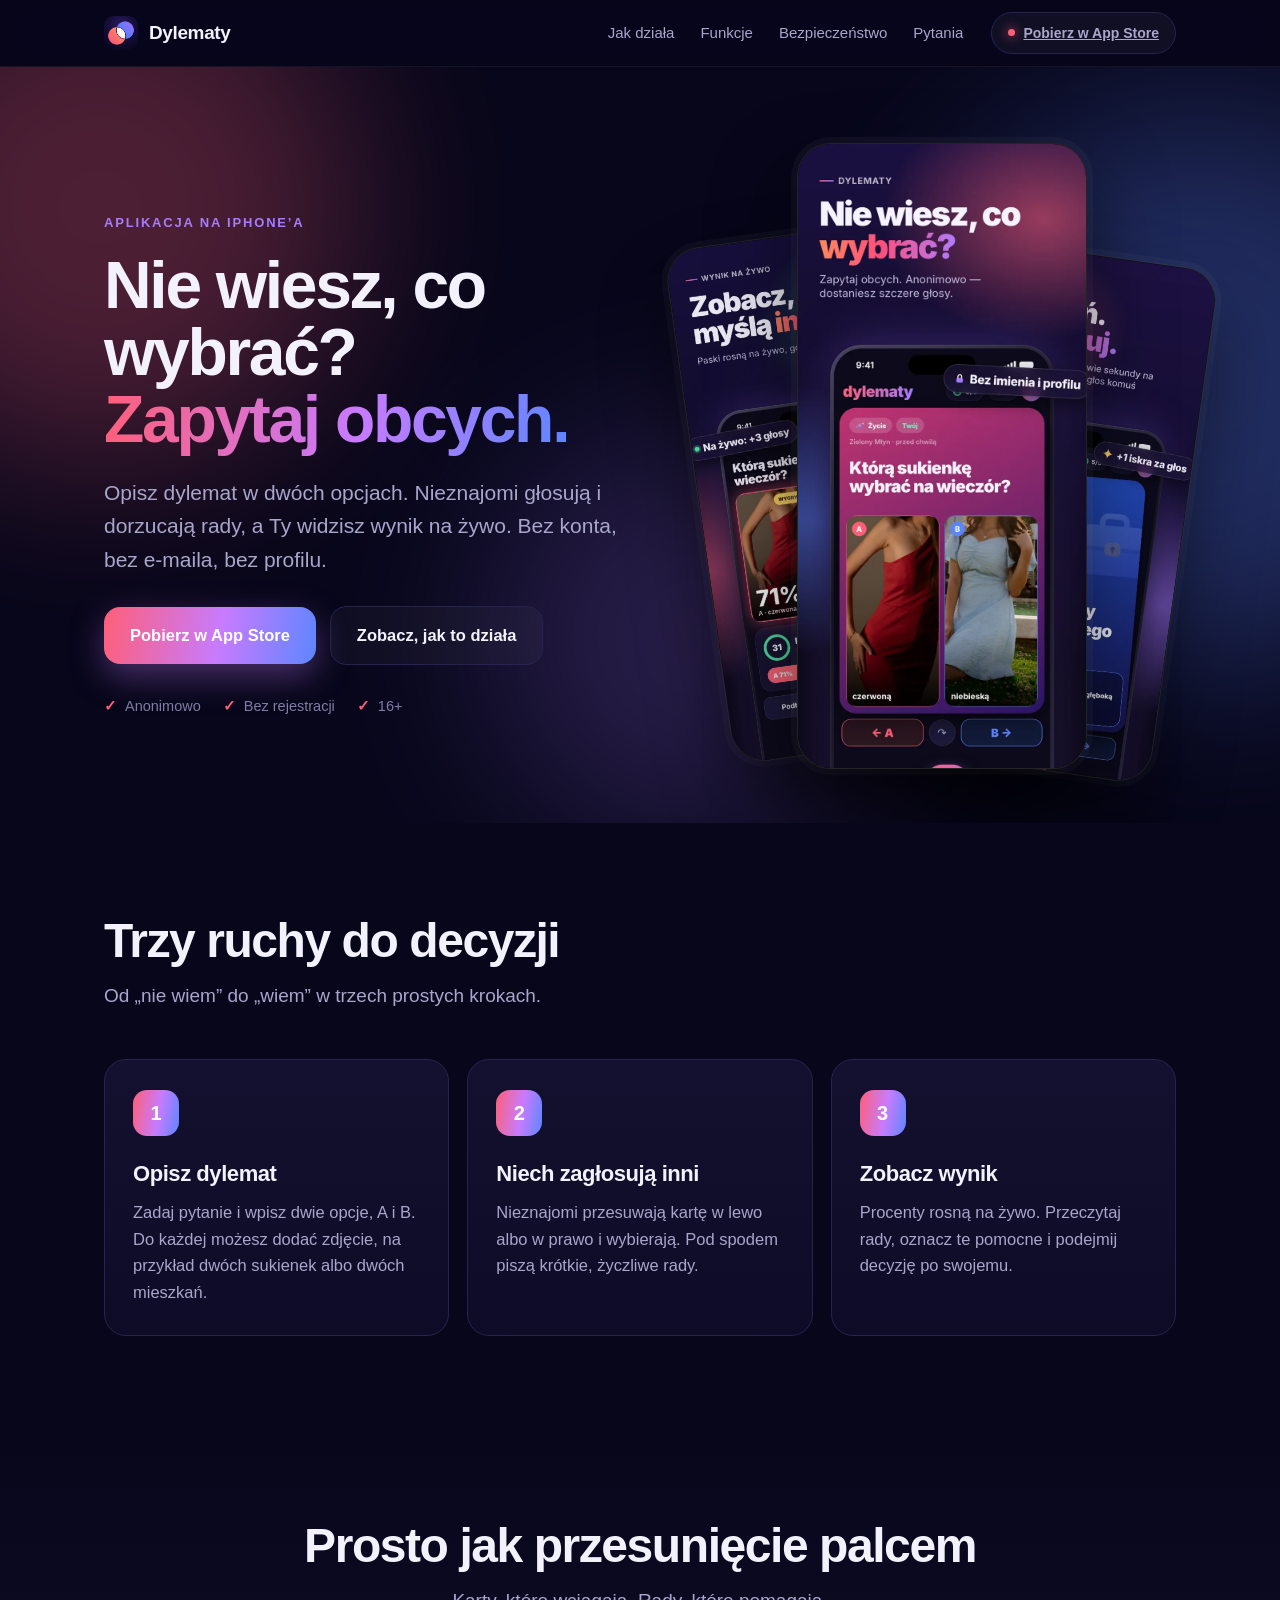
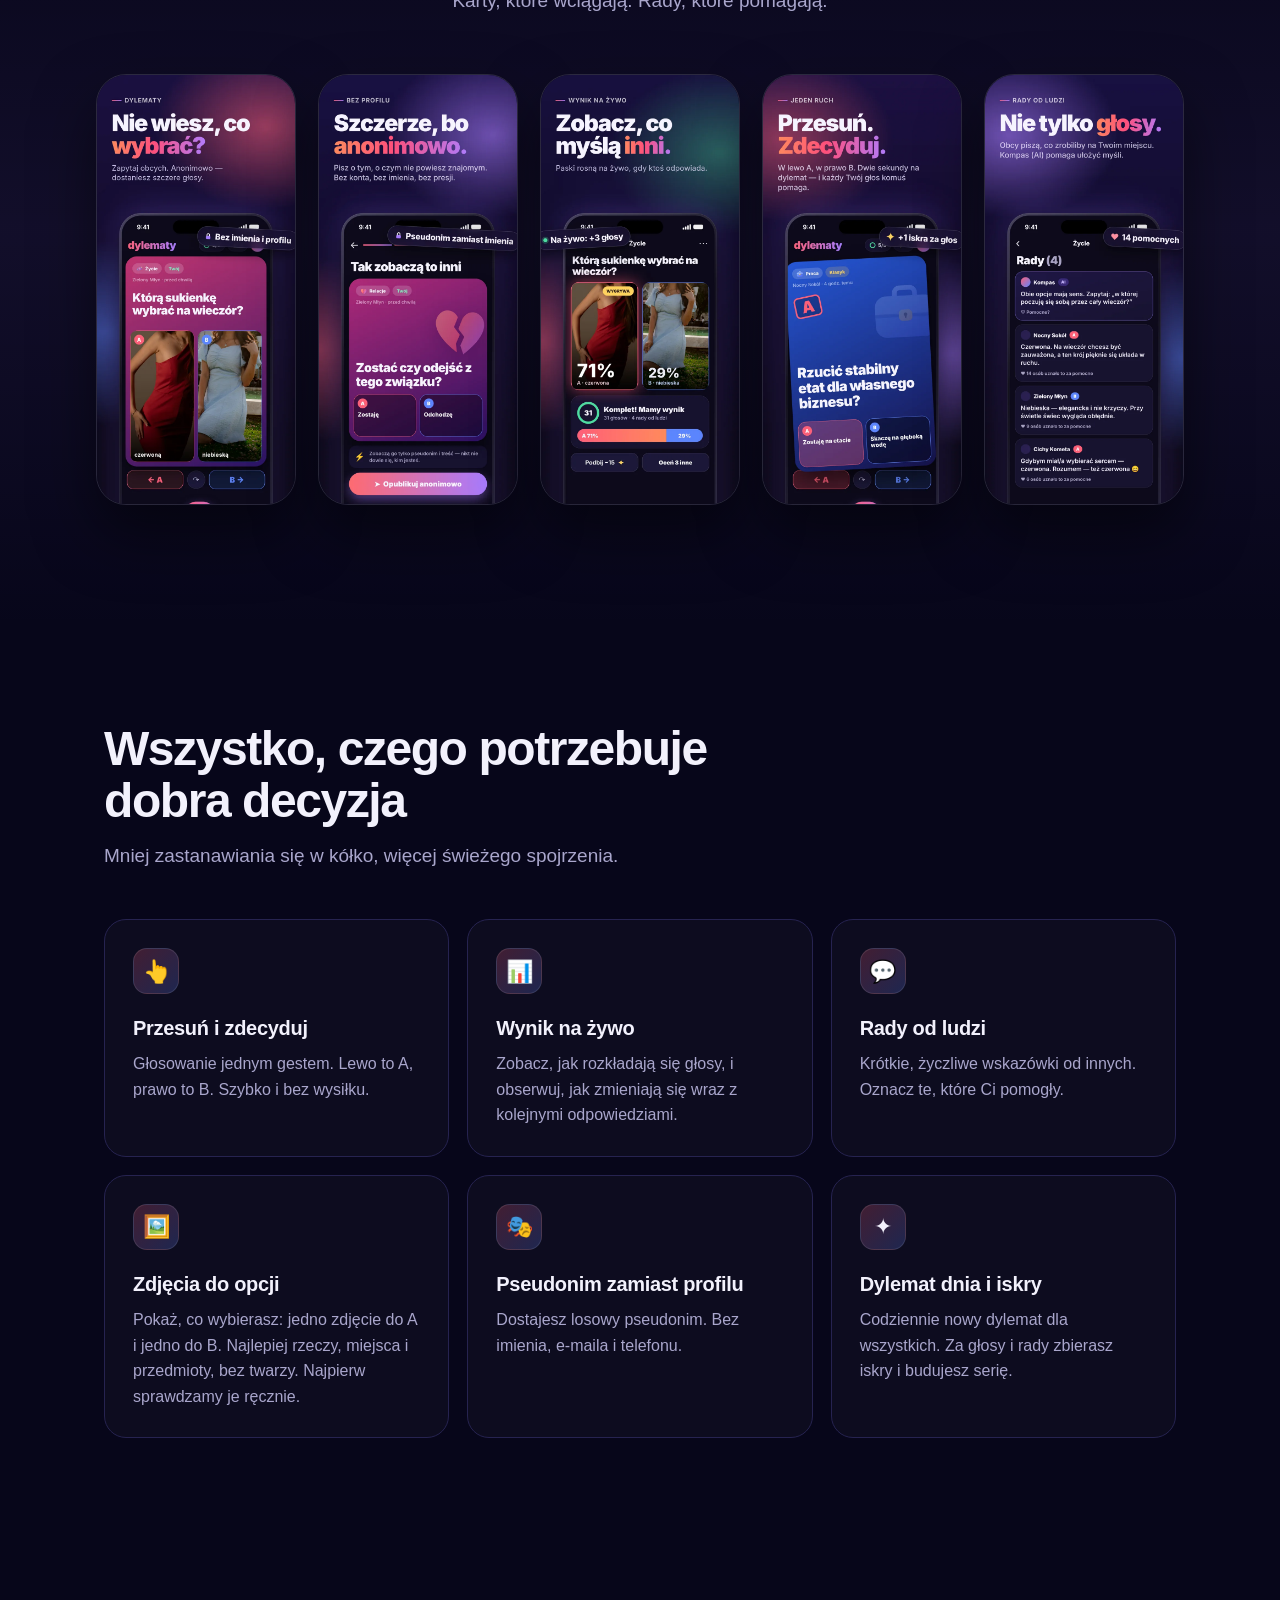
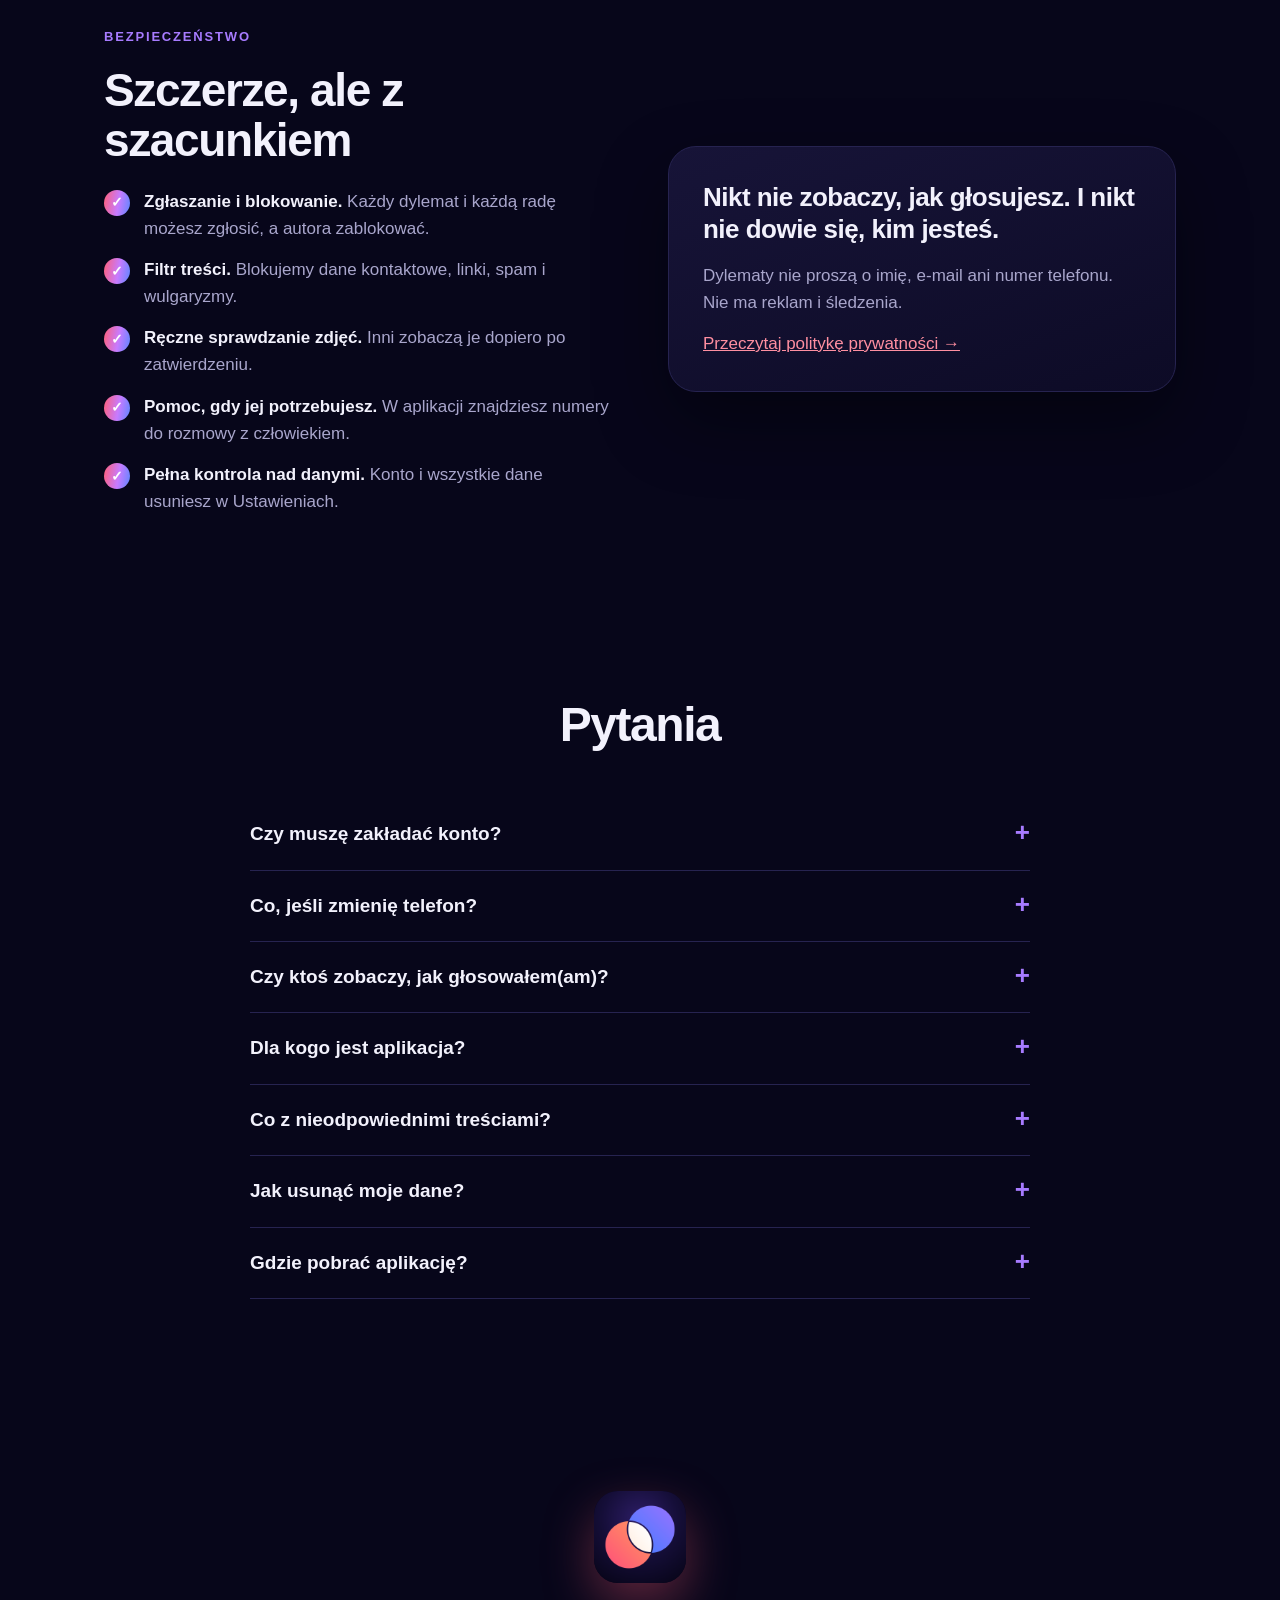
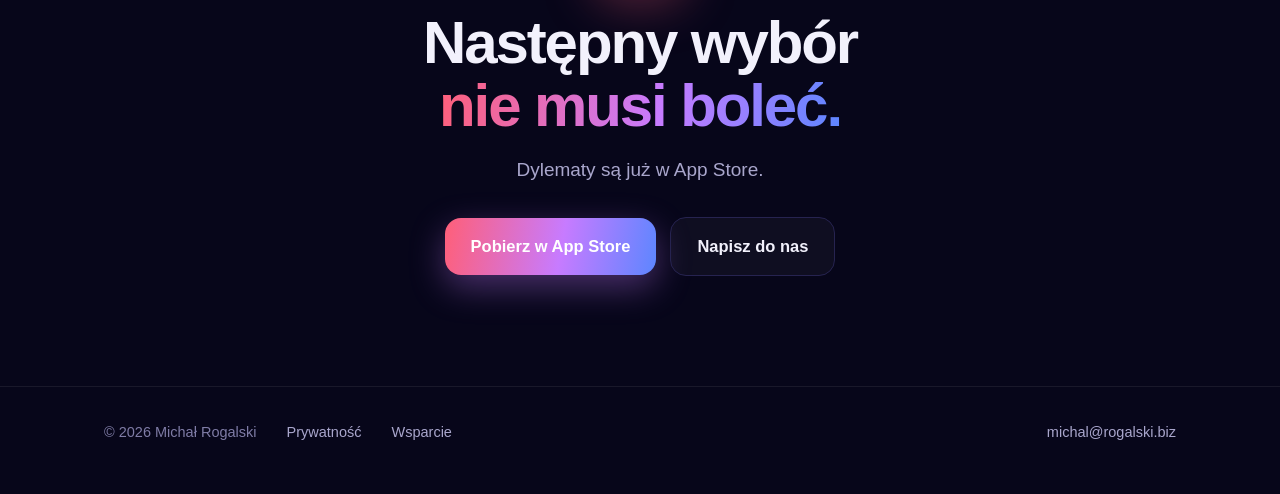
==== commit 5b263a1e: "Add files via upload" ====
--- a/index.html
+++ b/index.html
@@ -27,7 +27,7 @@
 </div></section>
 
 <section id="jak"><div class="wrap">
-<div class="sh rv"><h2>Trzy ruchy do decyzji</h2><p>Od „nie wiem” do „wiem” zajmuje to kilka minut.</p></div>
+<div class="sh rv"><h2>Trzy ruchy do decyzji</h2><p>Od „nie wiem” do „wiem” w trzech prostych krokach.</p></div>
 <div class="steps">
 <div class="step rv"><b>1</b><h3>Opisz dylemat</h3><p>Zadaj pytanie i wpisz dwie opcje, A i B. Do każdej możesz dodać zdjęcie, na przykład dwóch sukienek albo dwóch mieszkań.</p></div>
 <div class="step rv"><b>2</b><h3>Niech zagłosują inni</h3><p>Nieznajomi przesuwają kartę w lewo albo w prawo i wybierają. Pod spodem piszą krótkie, życzliwe rady.</p></div>
@@ -50,7 +50,7 @@
 <div class="feat rv"><div class="ico">👆</div><h3>Przesuń i zdecyduj</h3><p>Głosowanie jednym gestem. Lewo to A, prawo to B. Szybko i bez wysiłku.</p></div>
 <div class="feat rv"><div class="ico">📊</div><h3>Wynik na żywo</h3><p>Zobacz, jak rozkładają się głosy, i obserwuj, jak zmieniają się wraz z kolejnymi odpowiedziami.</p></div>
 <div class="feat rv"><div class="ico">💬</div><h3>Rady od ludzi</h3><p>Krótkie, życzliwe wskazówki od innych. Oznacz te, które Ci pomogły.</p></div>
-<div class="feat rv"><div class="ico">🖼️</div><h3>Zdjęcia do opcji</h3><p>Pokaż, co wybierasz: jedno zdjęcie do A i jedno do B. Najpierw sprawdzamy je ręcznie.</p></div>
+<div class="feat rv"><div class="ico">🖼️</div><h3>Zdjęcia do opcji</h3><p>Pokaż, co wybierasz: jedno zdjęcie do A i jedno do B. Najlepiej rzeczy, miejsca i przedmioty, bez twarzy. Najpierw sprawdzamy je ręcznie.</p></div>
 <div class="feat rv"><div class="ico">🎭</div><h3>Pseudonim zamiast profilu</h3><p>Dostajesz losowy pseudonim. Bez imienia, e-maila i telefonu.</p></div>
 <div class="feat rv"><div class="ico">✦</div><h3>Dylemat dnia i iskry</h3><p>Codziennie nowy dylemat dla wszystkich. Za głosy i rady zbierasz iskry i budujesz serię.</p></div>
 </div></div></section>
@@ -74,7 +74,8 @@
 <section id="faq"><div class="wrap">
 <div class="sh center rv" style="text-align:center"><h2>Pytania</h2></div>
 <div class="faq rv">
-<details><summary>Czy muszę zakładać konto?</summary><p>Nie. Przy pierwszym uruchomieniu dostajesz anonimowe konto i losowy pseudonim, który możesz zmienić w Ustawieniach.</p></details>
+<details><summary>Czy muszę zakładać konto?</summary><p>Nie. Przy pierwszym uruchomieniu dostajesz anonimowe konto i losowy pseudonim, który możesz zmienić w Ustawieniach. Opcjonalnie możesz zabezpieczyć konto logowaniem przez Apple. Nie pobieramy wtedy Twojego imienia ani e-maila.</p></details>
+<details><summary>Co, jeśli zmienię telefon?</summary><p>Jeśli wcześniej zabezpieczyłeś(aś) konto przez Apple (Ustawienia → Zabezpiecz konto przez Apple), na nowym telefonie wybierz Ustawienia → Mam już konto i zaloguj się tym samym Apple ID. Odzyskasz swoje dylematy i rady. Bez zabezpieczenia konta nie da się go przenieść na inne urządzenie.</p></details>
 <details><summary>Czy ktoś zobaczy, jak głosowałem(am)?</summary><p>Nie. Inni widzą wyłącznie łączny wynik. Autor dylematu zobaczy procenty, nie to, kto jak zagłosował.</p></details>
 <details><summary>Dla kogo jest aplikacja?</summary><p>Dla osób od 16 roku życia. To miejsce do szukania świeżego spojrzenia na codzienne wybory, a nie zastępstwo dla terapeuty, lekarza czy prawnika.</p></details>
 <details><summary>Co z nieodpowiednimi treściami?</summary><p>Można je zgłosić jednym dotknięciem, a autora zablokować. Zgłoszenia sprawdzamy ręcznie, zwykle w ciągu 24 godzin. Treści, które naruszają zasady, usuwamy.</p></details>
